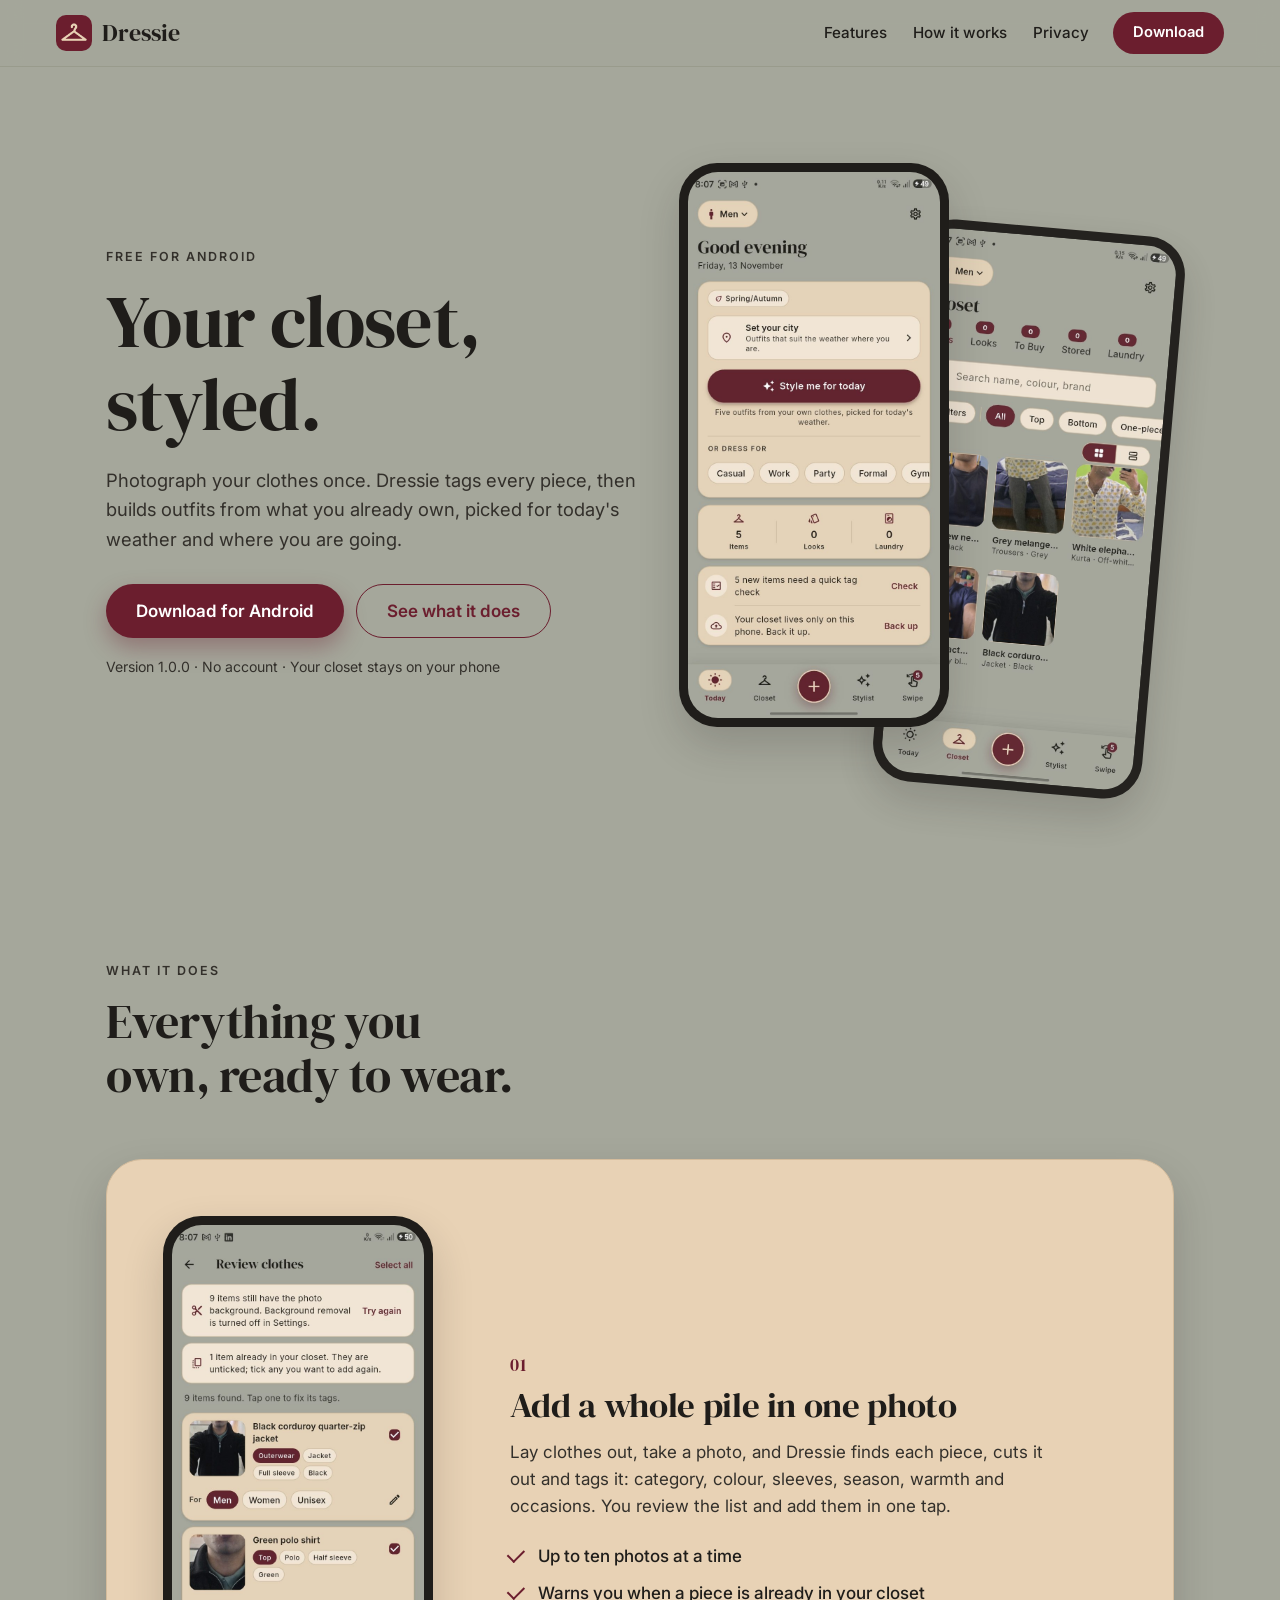
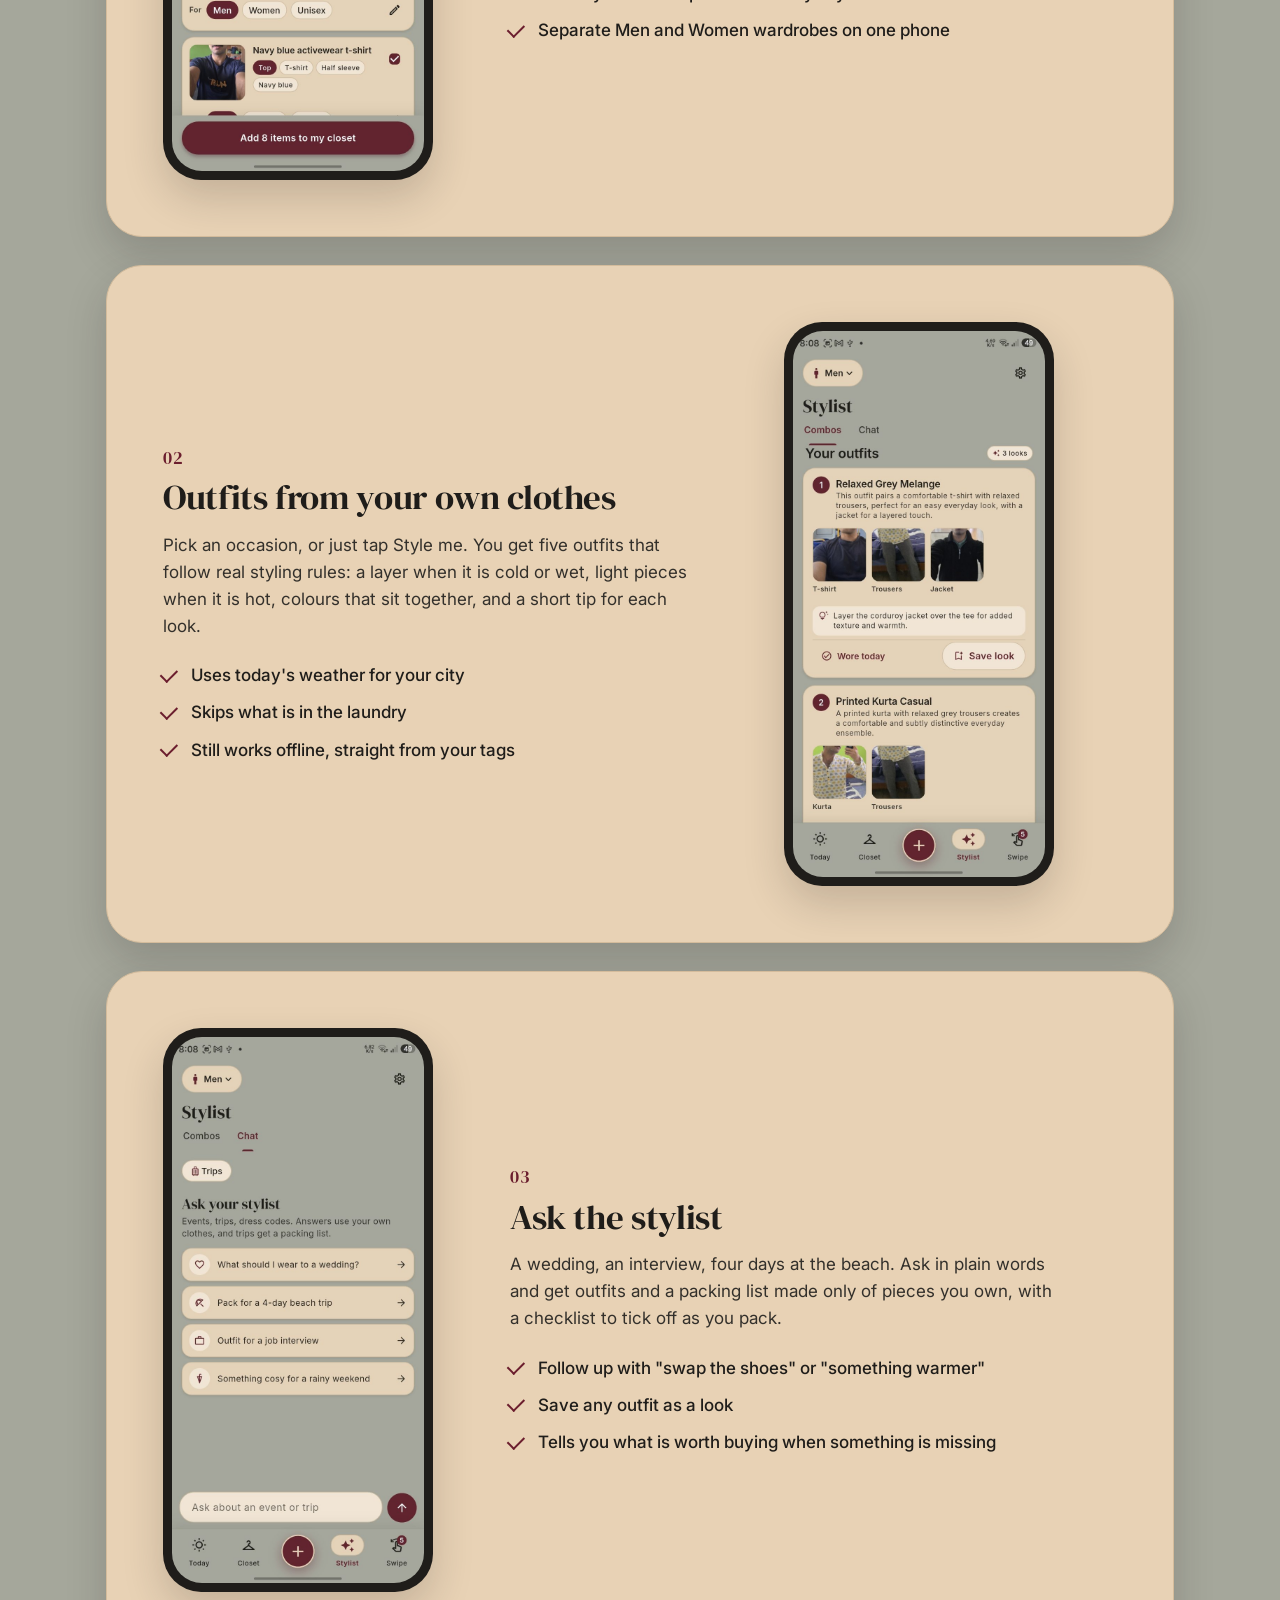
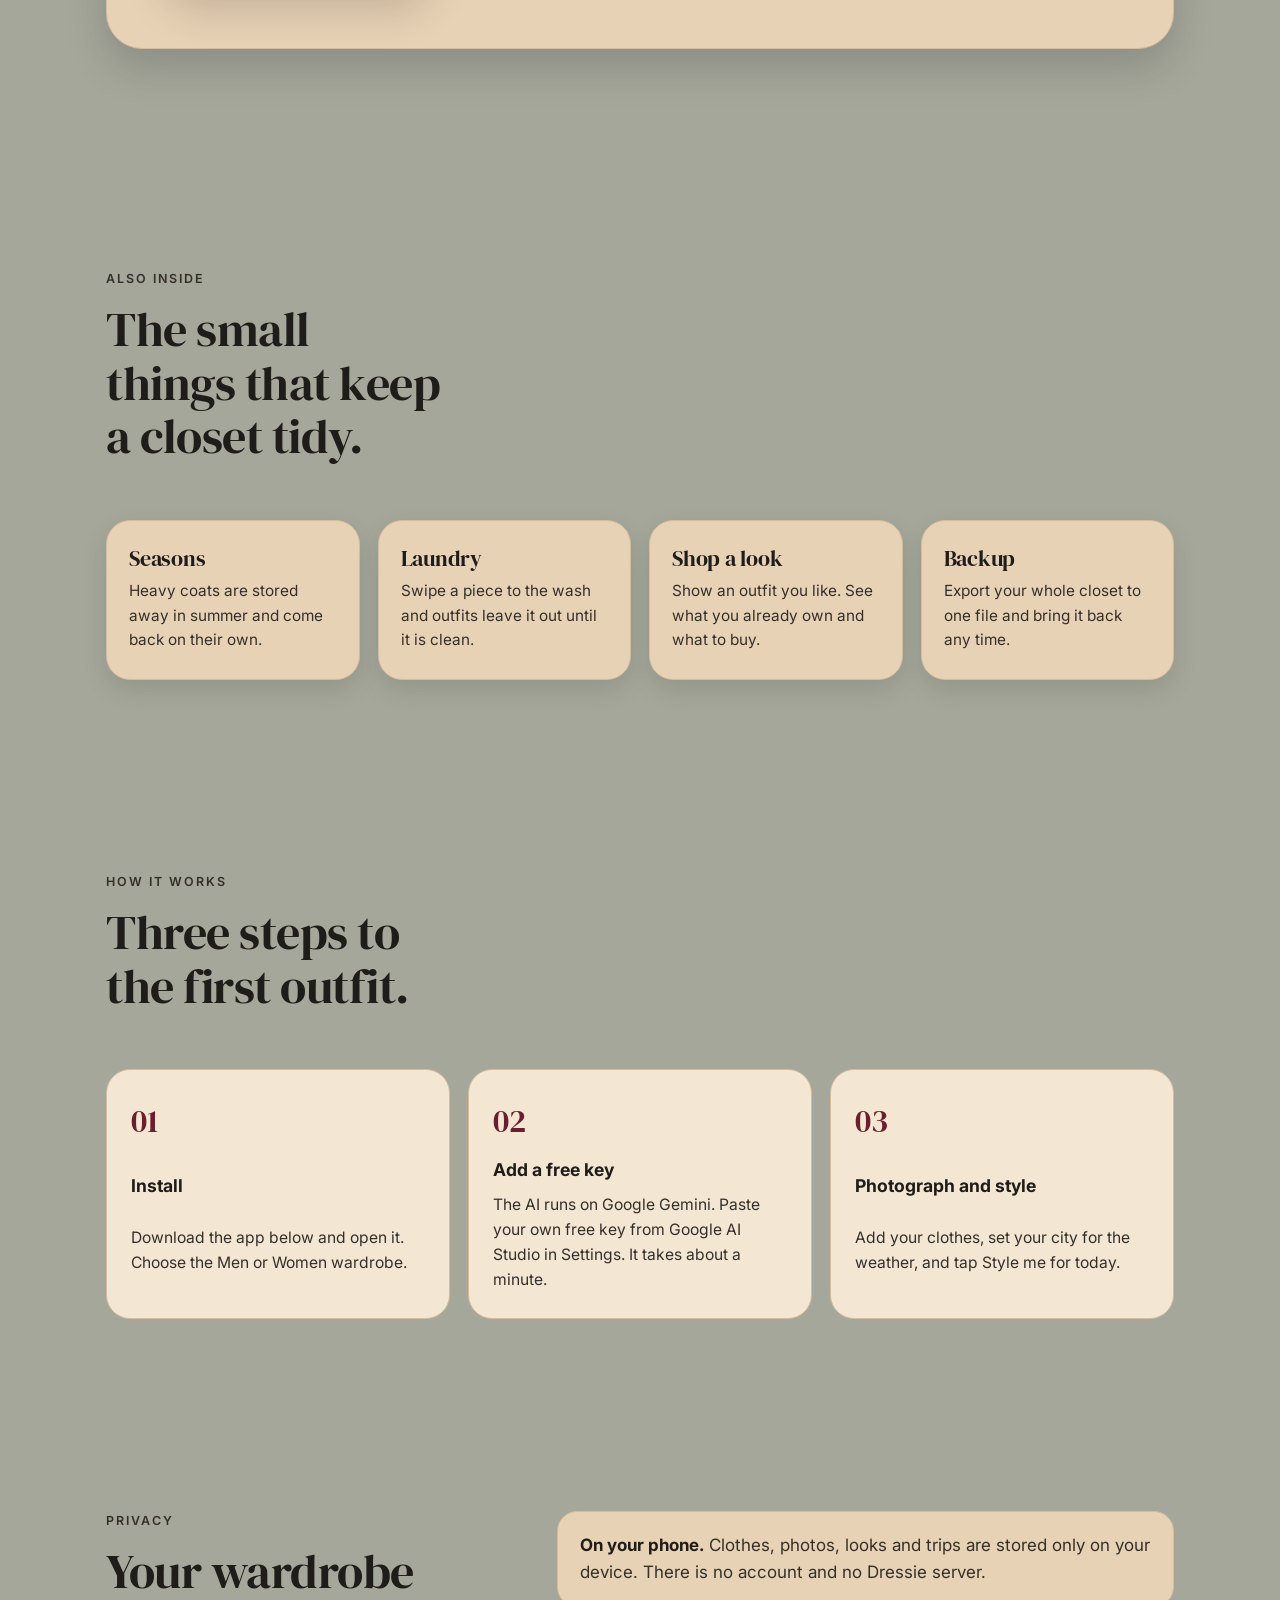
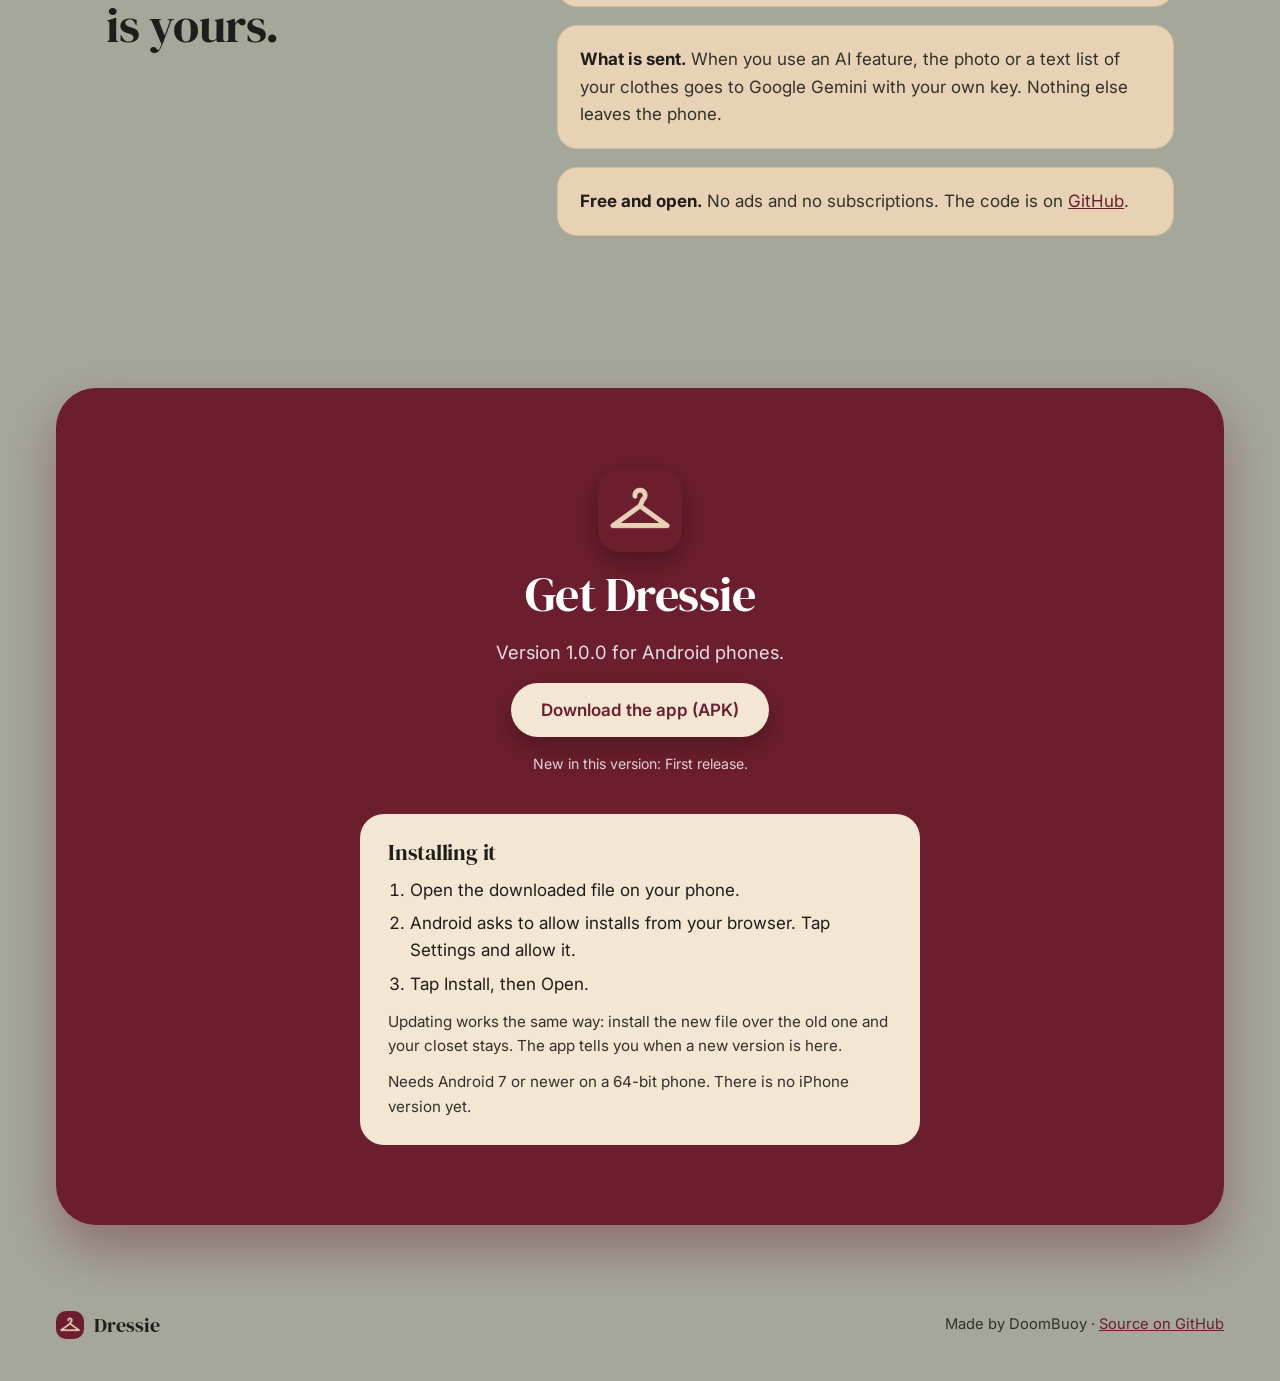
==== index.html @ d42e63c2 "Dressie website: download page, screenshots, version.json and the 1.0.0 APK" ====
<!doctype html>
<html lang="en">
<head>
  <meta charset="utf-8">
  <meta name="viewport" content="width=device-width, initial-scale=1">
  <title>Dressie: your closet, styled</title>
  <meta name="description" content="Dressie is a free Android wardrobe app. Photograph your clothes, get outfits for the weather and the occasion, and pack for trips.">
  <meta name="theme-color" content="#A5A79B">
  <link rel="icon" href="assets/icon.png">
  <link rel="preconnect" href="https://fonts.googleapis.com">
  <link rel="preconnect" href="https://fonts.gstatic.com" crossorigin>
  <link href="https://fonts.googleapis.com/css2?family=DM+Serif+Display&family=Inter:wght@400;500;600&display=swap" rel="stylesheet">
  <link rel="stylesheet" href="styles.css">
</head>
<body>
  <header class="nav">
    <a class="brand" href="#top"><img src="assets/icon.png" alt="" width="36" height="36">Dressie</a>
    <nav aria-label="Sections">
      <a href="#features">Features</a>
      <a href="#how">How it works</a>
      <a href="#privacy">Privacy</a>
    </nav>
    <a class="btn btn-small" href="#download">Download</a>
  </header>

  <main id="top">
    <section class="hero">
      <div class="hero-copy">
        <p class="eyebrow">Free for Android</p>
        <h1>Your closet, styled.</h1>
        <p class="lead">Photograph your clothes once. Dressie tags every piece, then builds outfits from what you already own, picked for today's weather and where you are going.</p>
        <div class="actions">
          <a class="btn" href="#download">Download for Android</a>
          <a class="btn btn-ghost" href="#features">See what it does</a>
        </div>
        <p class="fine">Version <span data-version>1.0.0</span> · No account · Your closet stays on your phone</p>
      </div>
      <div class="hero-phones" aria-hidden="true">
        <div class="phone phone-back"><img src="assets/closet.jpg" alt="" loading="lazy"></div>
        <div class="phone phone-front"><img src="assets/today.jpg" alt=""></div>
      </div>
    </section>

    <section id="features" class="band">
      <p class="eyebrow">What it does</p>
      <h2>Everything you own, ready to wear.</h2>

      <article class="feature">
        <div class="phone"><img src="assets/review.jpg" alt="Review screen listing clothes found in a photo, each with its tags" loading="lazy"></div>
        <div>
          <span class="step">01</span>
          <h3>Add a whole pile in one photo</h3>
          <p>Lay clothes out, take a photo, and Dressie finds each piece, cuts it out and tags it: category, colour, sleeves, season, warmth and occasions. You review the list and add them in one tap.</p>
          <ul>
            <li>Up to ten photos at a time</li>
            <li>Warns you when a piece is already in your closet</li>
            <li>Separate Men and Women wardrobes on one phone</li>
          </ul>
        </div>
      </article>

      <article class="feature flip">
        <div class="phone"><img src="assets/outfits.jpg" alt="Outfit suggestions with pictures of each piece and a styling tip" loading="lazy"></div>
        <div>
          <span class="step">02</span>
          <h3>Outfits from your own clothes</h3>
          <p>Pick an occasion, or just tap Style me. You get five outfits that follow real styling rules: a layer when it is cold or wet, light pieces when it is hot, colours that sit together, and a short tip for each look.</p>
          <ul>
            <li>Uses today's weather for your city</li>
            <li>Skips what is in the laundry</li>
            <li>Still works offline, straight from your tags</li>
          </ul>
        </div>
      </article>

      <article class="feature">
        <div class="phone"><img src="assets/chat.jpg" alt="Stylist chat with starter questions about weddings, trips and interviews" loading="lazy"></div>
        <div>
          <span class="step">03</span>
          <h3>Ask the stylist</h3>
          <p>A wedding, an interview, four days at the beach. Ask in plain words and get outfits and a packing list made only of pieces you own, with a checklist to tick off as you pack.</p>
          <ul>
            <li>Follow up with "swap the shoes" or "something warmer"</li>
            <li>Save any outfit as a look</li>
            <li>Tells you what is worth buying when something is missing</li>
          </ul>
        </div>
      </article>
    </section>

    <section class="band cards-band">
      <p class="eyebrow">Also inside</p>
      <h2>The small things that keep a closet tidy.</h2>
      <div class="cards">
        <div class="card"><h3>Seasons</h3><p>Heavy coats are stored away in summer and come back on their own.</p></div>
        <div class="card"><h3>Laundry</h3><p>Swipe a piece to the wash and outfits leave it out until it is clean.</p></div>
        <div class="card"><h3>Shop a look</h3><p>Show an outfit you like. See what you already own and what to buy.</p></div>
        <div class="card"><h3>Backup</h3><p>Export your whole closet to one file and bring it back any time.</p></div>
      </div>
    </section>

    <section id="how" class="band">
      <p class="eyebrow">How it works</p>
      <h2>Three steps to the first outfit.</h2>
      <ol class="steps">
        <li><strong>Install</strong><span>Download the app below and open it. Choose the Men or Women wardrobe.</span></li>
        <li><strong>Add a free key</strong><span>The AI runs on Google Gemini. Paste your own free key from Google AI Studio in Settings. It takes about a minute.</span></li>
        <li><strong>Photograph and style</strong><span>Add your clothes, set your city for the weather, and tap Style me for today.</span></li>
      </ol>
    </section>

    <section id="privacy" class="band privacy">
      <div>
        <p class="eyebrow">Privacy</p>
        <h2>Your wardrobe is yours.</h2>
      </div>
      <div class="privacy-points">
        <p><strong>On your phone.</strong> Clothes, photos, looks and trips are stored only on your device. There is no account and no Dressie server.</p>
        <p><strong>What is sent.</strong> When you use an AI feature, the photo or a text list of your clothes goes to Google Gemini with your own key. Nothing else leaves the phone.</p>
        <p><strong>Free and open.</strong> No ads and no subscriptions. The code is on <a href="https://github.com/DoomBuoy/Project_dress_up">GitHub</a>.</p>
      </div>
    </section>

    <section id="download" class="download">
      <img src="assets/icon.png" alt="" width="84" height="84">
      <h2>Get Dressie</h2>
      <p class="lead">Version <span data-version>1.0.0</span> for Android phones.</p>
      <a class="btn btn-light" href="downloads/dressie.apk" download>Download the app (APK)</a>
      <p class="fine light" data-notes></p>
      <div class="install">
        <h3>Installing it</h3>
        <ol>
          <li>Open the downloaded file on your phone.</li>
          <li>Android asks to allow installs from your browser. Tap Settings and allow it.</li>
          <li>Tap Install, then Open.</li>
        </ol>
        <p>Updating works the same way: install the new file over the old one and your closet stays. The app tells you when a new version is here.</p>
        <p>Needs Android 7 or newer on a 64-bit phone. There is no iPhone version yet.</p>
      </div>
    </section>
  </main>

  <footer>
    <span class="brand"><img src="assets/icon.png" alt="" width="28" height="28">Dressie</span>
    <span>Made by DoomBuoy · <a href="https://github.com/DoomBuoy/Project_dress_up">Source on GitHub</a></span>
  </footer>

  <script>
    // Show the released version from version.json (the app reads the same file).
    fetch('version.json', { cache: 'no-store' })
      .then(function (r) { return r.ok ? r.json() : null; })
      .then(function (v) {
        if (!v) return;
        document.querySelectorAll('[data-version]').forEach(function (e) { e.textContent = v.version; });
        var n = document.querySelector('[data-notes]');
        if (n && v.notes) n.textContent = 'New in this version: ' + v.notes;
      })
      .catch(function () {});
  </script>
</body>
</html>
---- styles.css ----
/* Dressie website. Colours follow the app's 60 / 30 / 10 rule:
   60% sage (page), 30% cream (cards, surfaces), 10% burgundy (actions). */
:root {
  --sage: #A5A79B;
  --sage-deep: #8E907F;
  --cream: #E8D2B5;
  --cream-light: #F3E6D3;
  --cream-border: #D4BC9C;
  --burgundy: #6B1E2E;
  --ink: #1F1D1A;
  --ink-muted: #33302B;
  --shadow: 0 18px 40px rgba(31, 29, 26, 0.18);
  --serif: 'DM Serif Display', Georgia, serif;
  --sans: 'Inter', system-ui, -apple-system, 'Segoe UI', sans-serif;
}

* { box-sizing: border-box; }
html { scroll-behavior: smooth; }
body {
  margin: 0;
  background: var(--sage);
  color: var(--ink);
  font-family: var(--sans);
  font-size: 17px;
  line-height: 1.6;
  -webkit-font-smoothing: antialiased;
}
img { max-width: 100%; display: block; }
a { color: var(--burgundy); }
h1, h2, h3 { font-family: var(--serif); font-weight: 400; line-height: 1.12; letter-spacing: -0.01em; margin: 0; text-wrap: balance; }
h1 { font-size: clamp(2.7rem, 7vw, 4.6rem); }
h2 { font-size: clamp(2rem, 4.4vw, 3rem); max-width: 18ch; }
h3 { font-size: 1.6rem; }
p { margin: 0; }

.eyebrow {
  font-size: 0.78rem;
  font-weight: 600;
  letter-spacing: 0.16em;
  text-transform: uppercase;
  color: var(--ink-muted);
  margin-bottom: 14px;
}
.lead { font-size: 1.15rem; max-width: 34em; color: var(--ink-muted); }
.fine { font-size: 0.88rem; color: var(--ink-muted); }

/* Buttons */
.btn {
  display: inline-flex;
  align-items: center;
  justify-content: center;
  min-height: 54px;
  padding: 0 30px;
  border-radius: 999px;
  background: var(--burgundy);
  color: #fff;
  font-weight: 600;
  text-decoration: none;
  box-shadow: 0 10px 22px rgba(107, 30, 46, 0.35);
  transition: transform 0.15s ease, box-shadow 0.15s ease;
}
.btn:hover { transform: translateY(-2px); box-shadow: 0 14px 28px rgba(107, 30, 46, 0.4); }
.btn:active { transform: translateY(0); box-shadow: 0 6px 14px rgba(107, 30, 46, 0.3); }
.btn:focus-visible, a:focus-visible { outline: 3px solid var(--ink); outline-offset: 3px; }
.btn-small { min-height: 42px; padding: 0 20px; font-size: 0.92rem; box-shadow: none; }
.btn-ghost { background: transparent; color: var(--burgundy); border: 1.5px solid var(--burgundy); box-shadow: none; }
.btn-ghost:hover { box-shadow: none; background: rgba(107, 30, 46, 0.07); }
.btn-light { background: var(--cream-light); color: var(--burgundy); box-shadow: 0 10px 24px rgba(0, 0, 0, 0.25); }

/* Top bar */
.nav {
  position: sticky;
  top: 0;
  z-index: 10;
  display: flex;
  align-items: center;
  gap: 24px;
  padding: 12px clamp(16px, 5vw, 56px);
  background: rgba(165, 167, 155, 0.9);
  backdrop-filter: blur(10px);
  border-bottom: 1px solid rgba(142, 144, 127, 0.5);
}
.brand { display: inline-flex; align-items: center; gap: 10px; font-family: var(--serif); font-size: 1.5rem; color: var(--ink); text-decoration: none; }
.brand img { border-radius: 10px; }
.nav nav { display: flex; gap: 26px; margin-left: auto; }
.nav nav a { color: var(--ink); text-decoration: none; font-weight: 500; font-size: 0.95rem; }
.nav nav a:hover { color: var(--burgundy); }

/* Hero */
.hero {
  display: grid;
  grid-template-columns: 1.05fr 0.95fr;
  align-items: center;
  gap: 40px;
  max-width: 1180px;
  margin: 0 auto;
  padding: clamp(40px, 8vw, 96px) clamp(16px, 5vw, 56px) clamp(48px, 8vw, 104px);
}
.hero h1 { margin-bottom: 20px; }
.actions { display: flex; flex-wrap: wrap; gap: 12px; margin: 30px 0 18px; }
.hero-phones { position: relative; height: 600px; }
.hero-phones .phone { position: absolute; width: 270px; }
.phone-front { right: 46%; top: 0; z-index: 2; }
.phone-back { right: 2%; top: 64px; transform: rotate(5deg); opacity: 0.96; }

/* Phone frame */
.phone {
  width: 270px;
  padding: 9px;
  border-radius: 38px;
  background: var(--ink);
  box-shadow: var(--shadow);
  flex-shrink: 0;
}
.phone img { border-radius: 30px; width: 100%; aspect-ratio: 720 / 1560; object-fit: cover; }

/* Sections */
.band { max-width: 1180px; margin: 0 auto; padding: clamp(48px, 8vw, 96px) clamp(16px, 5vw, 56px); }
.band > h2 { margin-bottom: clamp(32px, 5vw, 56px); }

.feature {
  display: grid;
  grid-template-columns: auto 1fr;
  align-items: center;
  gap: clamp(28px, 6vw, 80px);
  background: var(--cream);
  border: 1px solid var(--cream-border);
  border-radius: 36px;
  padding: clamp(24px, 5vw, 56px);
  margin-bottom: 28px;
  box-shadow: var(--shadow);
}
.feature.flip .phone { order: 2; }
.feature h3 { margin: 6px 0 14px; font-size: clamp(1.6rem, 3vw, 2.2rem); }
.feature p { color: var(--ink-muted); max-width: 32em; }
.feature ul { list-style: none; padding: 0; margin: 22px 0 0; display: grid; gap: 10px; }
.feature li { padding-left: 28px; position: relative; font-weight: 500; }
.feature li::before {
  content: '';
  position: absolute;
  left: 0;
  top: 0.5em;
  width: 14px;
  height: 8px;
  border-left: 2.5px solid var(--burgundy);
  border-bottom: 2.5px solid var(--burgundy);
  transform: rotate(-45deg) translateY(-3px);
}
.step { font-family: var(--serif); font-size: 1.1rem; color: var(--burgundy); letter-spacing: 0.08em; }

.cards { display: grid; grid-template-columns: repeat(4, 1fr); gap: 18px; }
.card { background: var(--cream); border: 1px solid var(--cream-border); border-radius: 24px; padding: 26px 22px; box-shadow: 0 10px 24px rgba(31, 29, 26, 0.12); }
.card h3 { font-size: 1.35rem; margin-bottom: 8px; }
.card p { font-size: 0.96rem; color: var(--ink-muted); }

.steps { list-style: none; counter-reset: s; padding: 0; margin: 0; display: grid; grid-template-columns: repeat(3, 1fr); gap: 18px; }
.steps li { counter-increment: s; background: var(--cream-light); border: 1px solid var(--cream-border); border-radius: 24px; padding: 26px 24px; display: grid; gap: 8px; }
.steps li::before { content: '0' counter(s); font-family: var(--serif); font-size: 2rem; color: var(--burgundy); }
.steps strong { font-size: 1.1rem; }
.steps span { color: var(--ink-muted); font-size: 0.98rem; }

.privacy { display: grid; grid-template-columns: 0.8fr 1.2fr; gap: 40px; align-items: start; }
.privacy h2 { margin: 0; }
.privacy-points { display: grid; gap: 18px; }
.privacy-points p { background: var(--cream); border: 1px solid var(--cream-border); border-radius: 20px; padding: 20px 22px; color: var(--ink-muted); }
.privacy-points strong { color: var(--ink); }

/* Download: the one burgundy block on the page */
.download {
  margin: clamp(24px, 5vw, 56px) clamp(16px, 5vw, 56px);
  padding: clamp(40px, 7vw, 80px) clamp(20px, 5vw, 56px);
  border-radius: 40px;
  background: var(--burgundy);
  color: #fff;
  text-align: center;
  display: grid;
  justify-items: center;
  gap: 16px;
  box-shadow: 0 24px 50px rgba(107, 30, 46, 0.4);
}
.download img { border-radius: 22px; box-shadow: 0 10px 24px rgba(0, 0, 0, 0.3); }
.download h2 { max-width: none; }
.download .lead { color: rgba(255, 255, 255, 0.86); }
.fine.light { color: rgba(255, 255, 255, 0.8); max-width: 40em; }
.install {
  margin-top: 22px;
  text-align: left;
  max-width: 560px;
  background: var(--cream-light);
  color: var(--ink);
  border-radius: 24px;
  padding: 26px 28px;
  display: grid;
  gap: 12px;
}
.install h3 { font-size: 1.4rem; }
.install ol { margin: 0; padding-left: 22px; display: grid; gap: 6px; }
.install p { font-size: 0.95rem; color: var(--ink-muted); }

footer {
  display: flex;
  flex-wrap: wrap;
  justify-content: space-between;
  align-items: center;
  gap: 12px;
  padding: 28px clamp(16px, 5vw, 56px) 40px;
  font-size: 0.92rem;
  color: var(--ink-muted);
}
footer .brand { font-size: 1.25rem; }

/* Smaller screens */
@media (max-width: 900px) {
  .hero { grid-template-columns: 1fr; text-align: left; }
  .hero-phones { height: 520px; margin-top: 8px; }
  .hero-phones .phone { width: 230px; }
  .phone-front { right: auto; left: 4%; }
  .phone-back { right: 4%; }
  .feature, .privacy { grid-template-columns: 1fr; }
  .feature .phone { margin: 0 auto; }
  .feature.flip .phone { order: 0; }
  .cards { grid-template-columns: repeat(2, 1fr); }
  .steps { grid-template-columns: 1fr; }
  .nav nav { display: none; }
  .nav .btn-small { margin-left: auto; }
}
@media (max-width: 480px) {
  body { font-size: 16px; }
  .hero-phones { height: 440px; }
  .hero-phones .phone { width: 190px; padding: 7px; border-radius: 30px; }
  .hero-phones .phone img { border-radius: 24px; }
  .phone-front { left: 0; }
  .phone-back { right: 0; top: 48px; }
  .cards { grid-template-columns: 1fr; }
  .actions .btn { width: 100%; }
  .phone { width: 230px; }
}
@media (prefers-reduced-motion: reduce) {
  html { scroll-behavior: auto; }
  .btn { transition: none; }
}
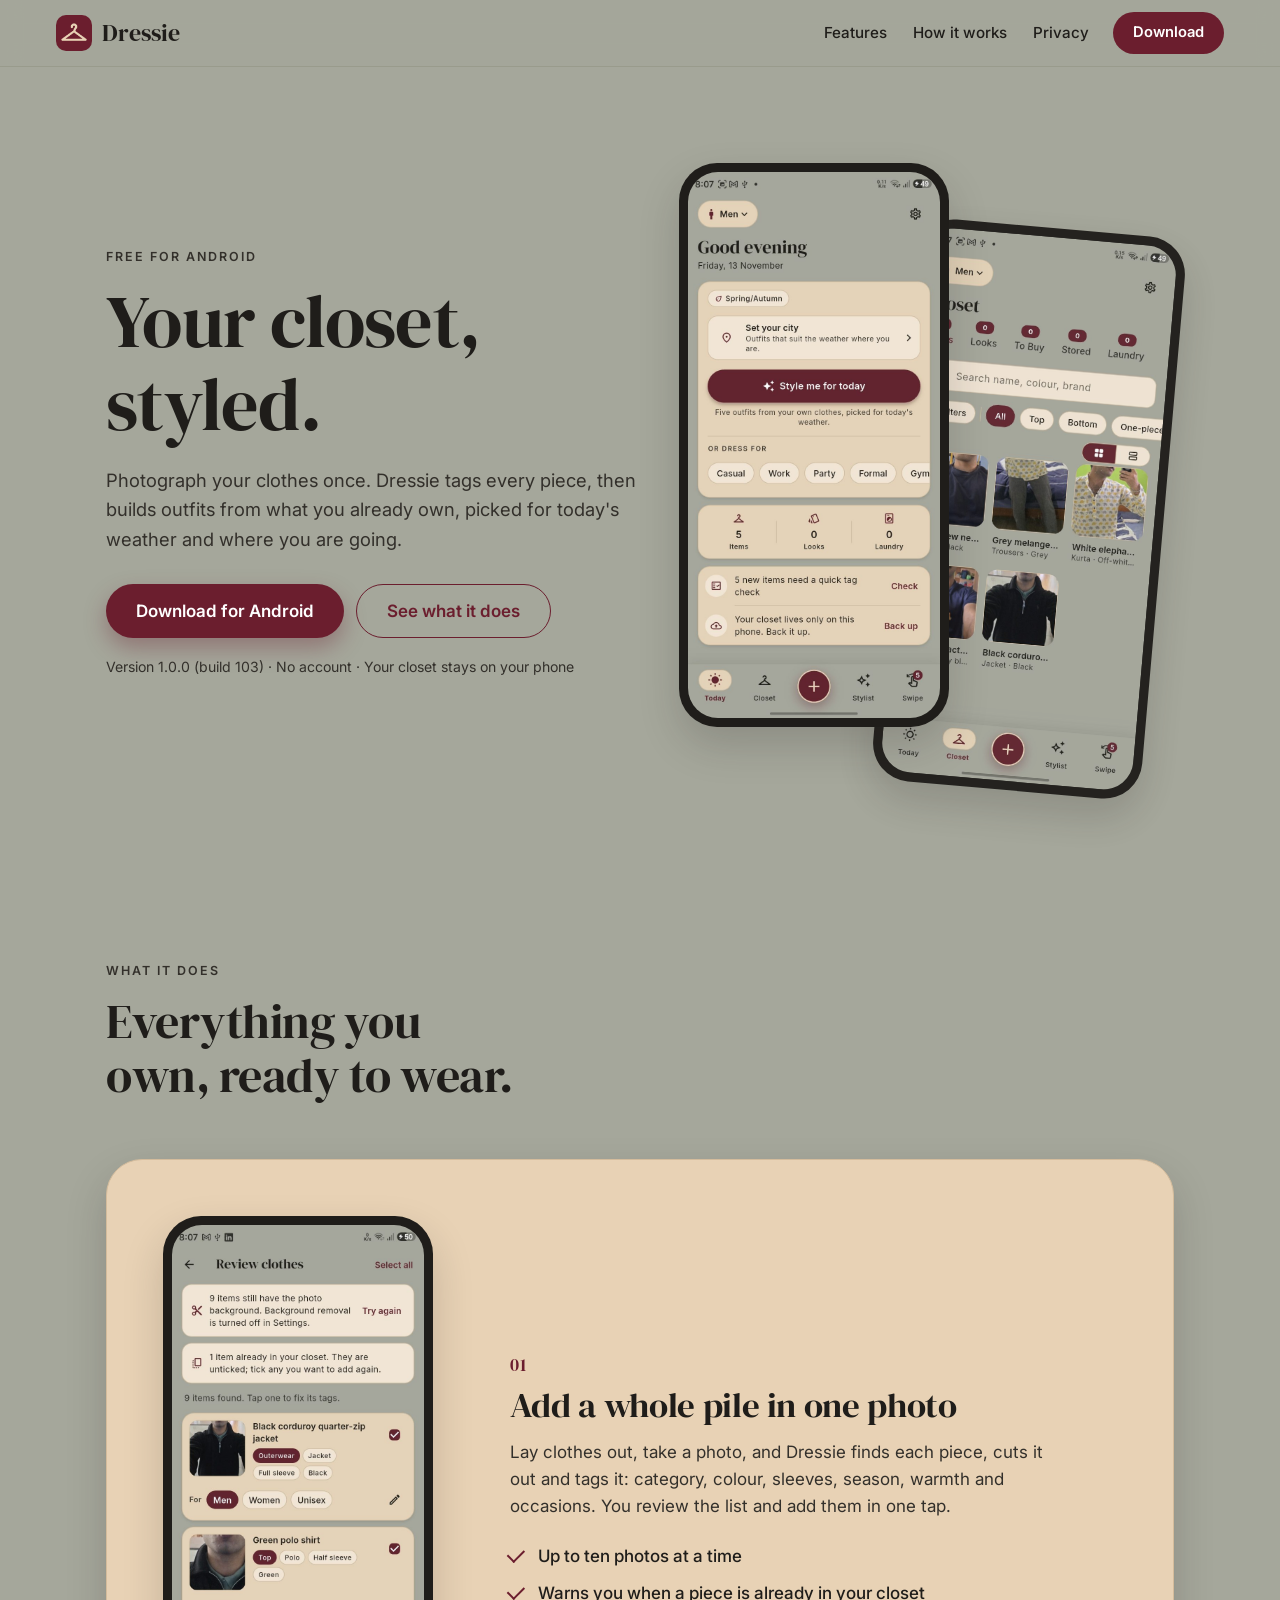
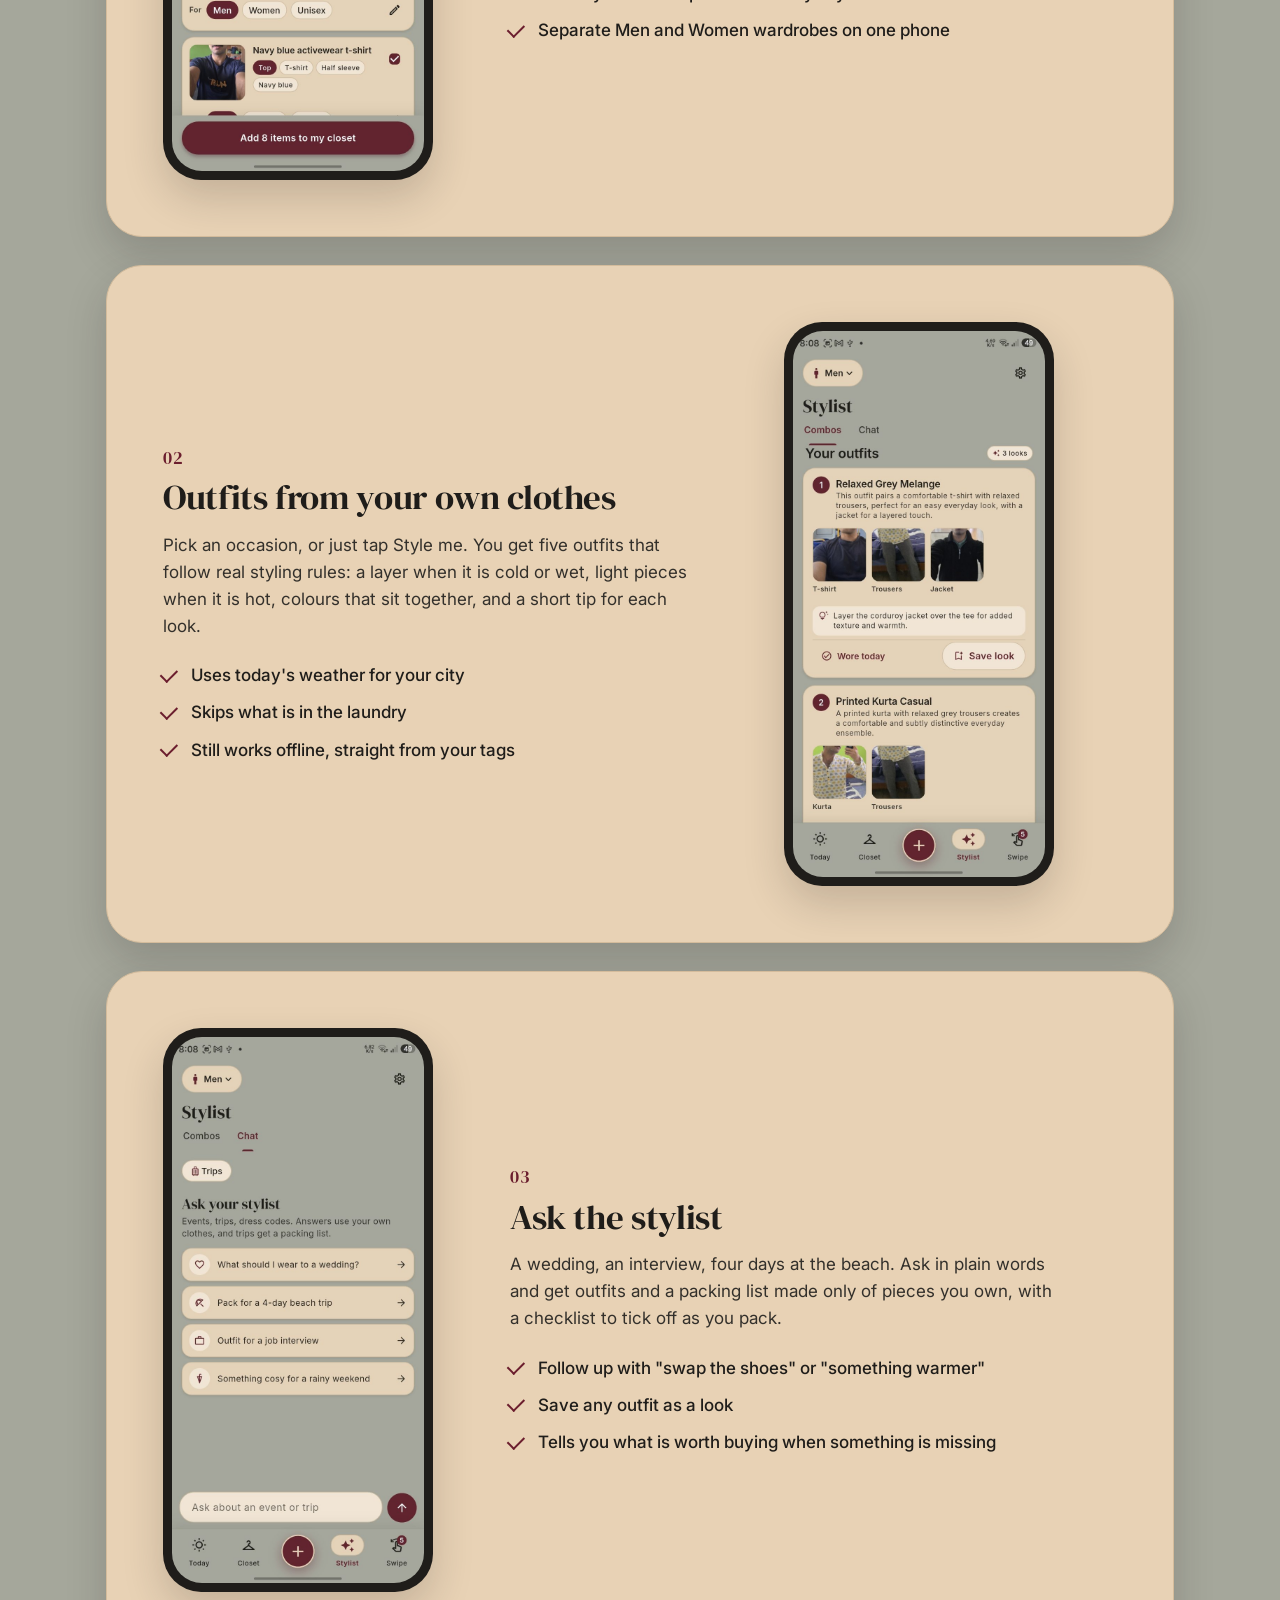
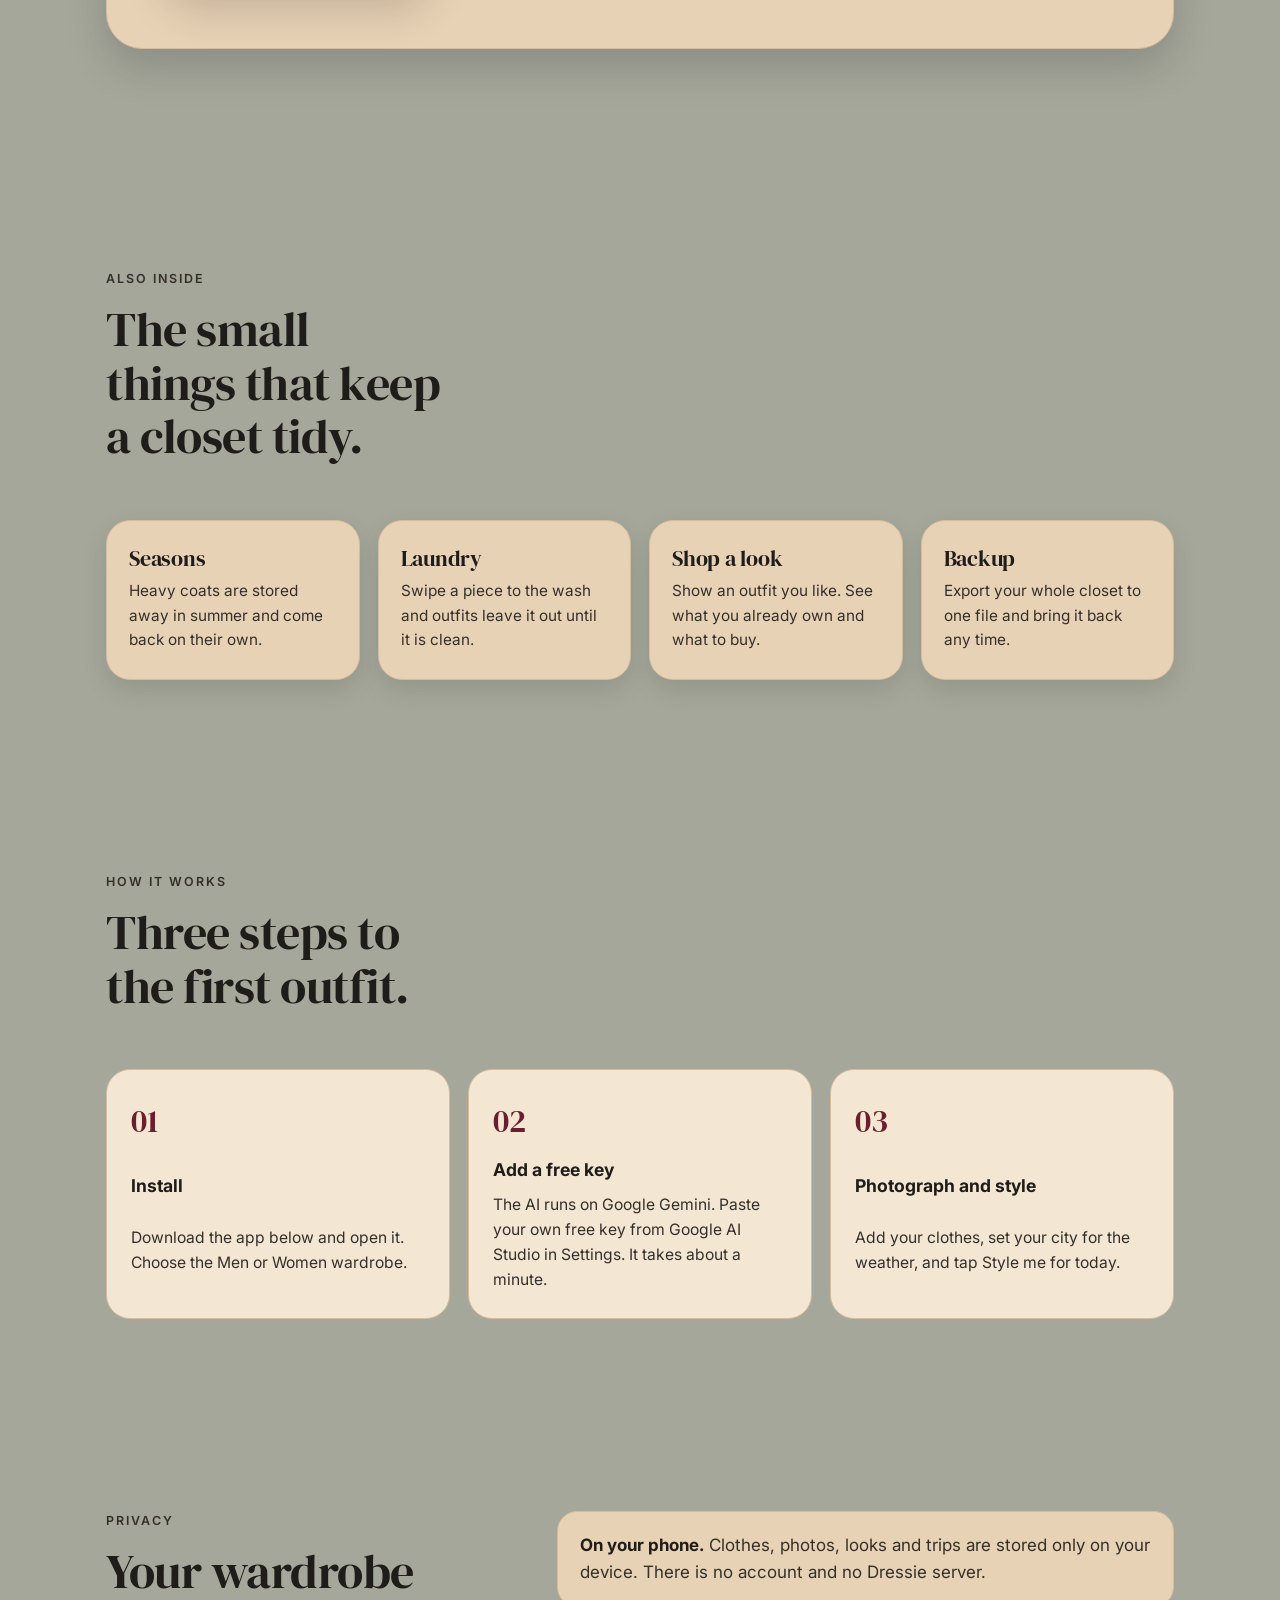
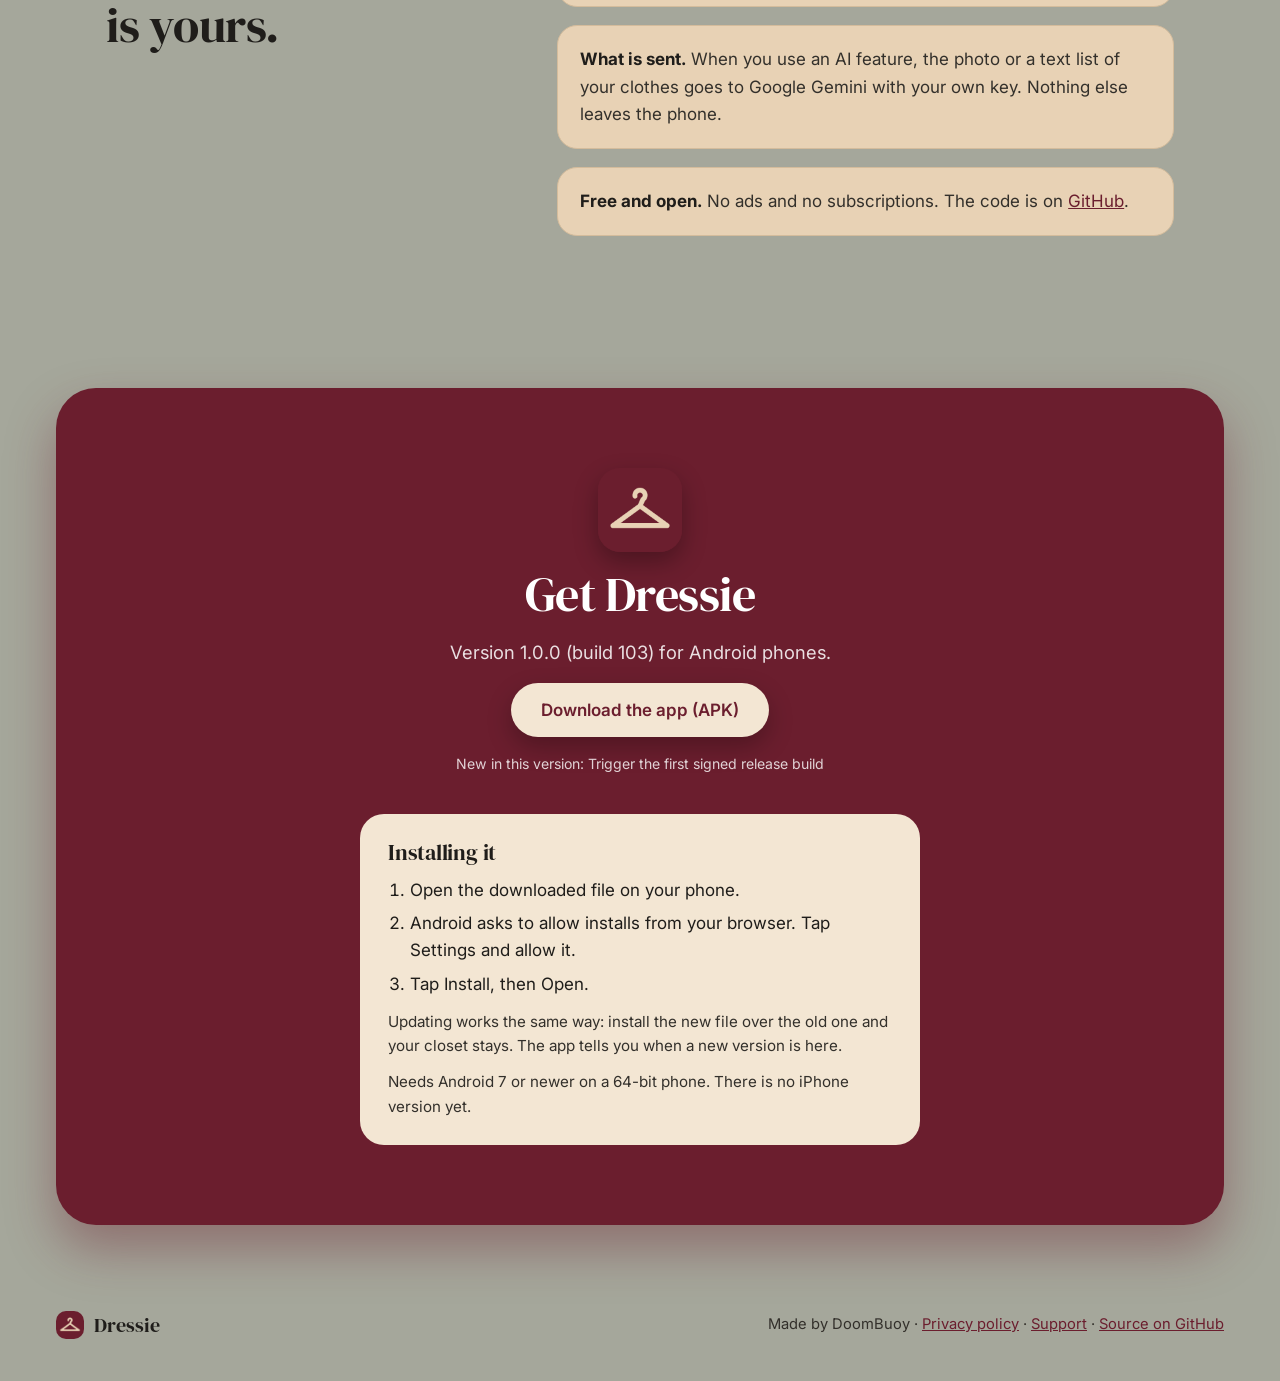
==== commit f392bdd3: "Privacy policy and support pages for the store listings; footer links" ====
--- a/index.html
+++ b/index.html
@@ -125,7 +125,7 @@
       <img src="assets/icon.png" alt="" width="84" height="84">
       <h2>Get Dressie</h2>
       <p class="lead">Version <span data-version>1.0.0</span> for Android phones.</p>
-      <a class="btn btn-light" href="downloads/dressie.apk" download>Download the app (APK)</a>
+      <a class="btn btn-light" href="downloads/dressie.apk" data-apk download>Download the app (APK)</a>
       <p class="fine light" data-notes></p>
       <div class="install">
         <h3>Installing it</h3>
@@ -142,7 +142,7 @@
 
   <footer>
     <span class="brand"><img src="assets/icon.png" alt="" width="28" height="28">Dressie</span>
-    <span>Made by DoomBuoy · <a href="https://github.com/DoomBuoy/Project_dress_up">Source on GitHub</a></span>
+    <span>Made by DoomBuoy · <a href="privacy.html">Privacy policy</a> · <a href="support.html">Support</a> · <a href="https://github.com/DoomBuoy/Project_dress_up">Source on GitHub</a></span>
   </footer>
 
   <script>
@@ -151,7 +151,9 @@
       .then(function (r) { return r.ok ? r.json() : null; })
       .then(function (v) {
         if (!v) return;
-        document.querySelectorAll('[data-version]').forEach(function (e) { e.textContent = v.version; });
+        document.querySelectorAll('[data-version]').forEach(function (e) { e.textContent = v.version + (v.build > 1 ? ' (build ' + v.build + ')' : ''); });
+        var a = document.querySelector('[data-apk]');
+        if (a && v.apk) a.href = v.apk;
         var n = document.querySelector('[data-notes]');
         if (n && v.notes) n.textContent = 'New in this version: ' + v.notes;
       })
--- a/styles.css
+++ b/styles.css
@@ -239,3 +239,10 @@
   html { scroll-behavior: auto; }
   .btn { transition: none; }
 }
+
+/* Text pages: privacy policy and support. */
+.doc { max-width: 760px; }
+.doc h1 { font-size: clamp(2.2rem, 5vw, 3.2rem); margin: 6px 0 12px; }
+.doc h2 { font-size: 1.55rem; max-width: none; margin: 34px 0 10px; }
+.doc p { color: var(--ink-muted); margin: 0 0 12px; }
+.doc .lead { margin-top: 10px; }
